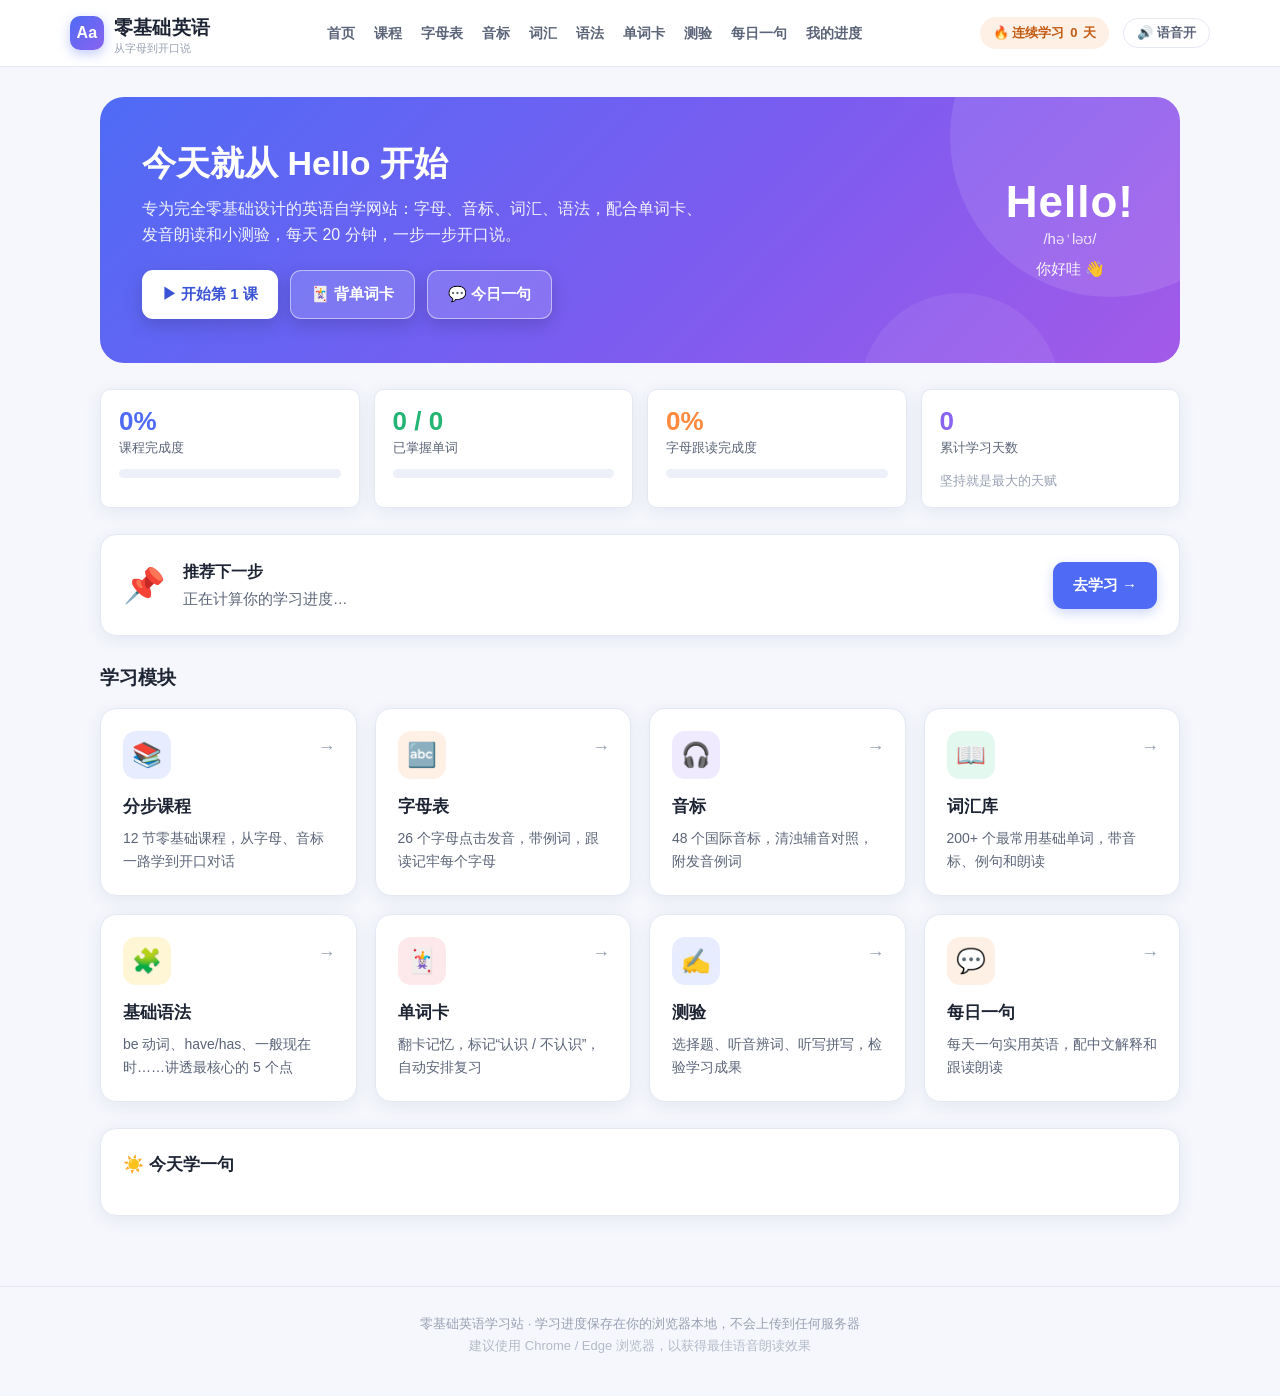
==== index.html @ 4a931edd "add index.html" ====
<!DOCTYPE html>
<html lang="zh-CN">
<head>
<meta charset="UTF-8">
<meta name="viewport" content="width=device-width, initial-scale=1.0">
<title>零基础英语 · 从字母到开口说</title>
<meta name="description" content="为零基础学习者打造的英语自学网站：字母、音标、词汇、语法、单词卡、发音朗读、小测验和每日一句。">
<link rel="icon" type="image/svg+xml" href="favicon.svg">
<link rel="stylesheet" href="css/style.css">
</head>
<body>

<header class="topbar">
  <div class="topbar-inner">
    <a class="logo" href="index.html">
      <span class="logo-badge">Aa</span>
      <span>零基础英语<small>从字母到开口说</small></span>
    </a>
    <nav class="nav">
      <a href="index.html">首页</a>
      <a href="pages/lessons.html">课程</a>
      <a href="pages/letters.html">字母表</a>
      <a href="pages/phonetics.html">音标</a>
      <a href="pages/vocabulary.html">词汇</a>
      <a href="pages/grammar.html">语法</a>
      <a href="pages/flashcards.html">单词卡</a>
      <a href="pages/quiz.html">测验</a>
      <a href="pages/daily.html">每日一句</a>
      <a href="pages/progress.html">我的进度</a>
    </nav>
    <span class="streak-pill">🔥 连续学习 <span>0</span> 天</span>
    <button class="speak-toggle">🔊 语音开</button>
  </div>
</header>

<main class="page">

  <!-- Hero -->
  <section class="hero">
    <h1>今天就从 Hello 开始</h1>
    <p>专为完全零基础设计的英语自学网站：字母、音标、词汇、语法，配合单词卡、发音朗读和小测验，每天 20 分钟，一步一步开口说。</p>
    <div class="hero-actions">
      <a class="btn" href="pages/lessons.html" id="startBtn">▶ 开始第 1 课</a>
      <a class="btn ghost" href="pages/flashcards.html">🃏 背单词卡</a>
      <a class="btn ghost" href="pages/daily.html">💬 今日一句</a>
    </div>
    <div class="hero-word">
      <span class="big" data-say="Hello! Welcome!" title="点击朗读">Hello!</span>
      <div class="ph">/həˈləʊ/</div>
      <div class="cn">你好哇 👋</div>
    </div>
  </section>

  <!-- 数据概览 -->
  <section class="stat-row" style="margin-bottom:26px">
    <div class="stat">
      <div class="num" id="stLesson" style="color:var(--c-primary)">0%</div>
      <div class="lbl">课程完成度</div>
      <div class="progress" style="margin-top:10px"><i id="barLesson"></i></div>
    </div>
    <div class="stat">
      <div class="num" id="stWord" style="color:var(--c-green)">0 / 0</div>
      <div class="lbl">已掌握单词</div>
      <div class="progress green" style="margin-top:10px"><i id="barWord"></i></div>
    </div>
    <div class="stat">
      <div class="num" id="stLetter" style="color:var(--c-accent)">0%</div>
      <div class="lbl">字母跟读完成度</div>
      <div class="progress orange" style="margin-top:10px"><i id="barLetter"></i></div>
    </div>
    <div class="stat">
      <div class="num" id="stDays" style="color:var(--c-purple)">0</div>
      <div class="lbl">累计学习天数</div>
      <div style="font-size:12.5px;color:var(--text-3);margin-top:12px">坚持就是最大的天赋</div>
    </div>
  </section>

  <!-- 推荐下一步 -->
  <section class="card" style="margin-bottom:26px;display:flex;align-items:center;gap:18px;flex-wrap:wrap">
    <div style="font-size:34px">📌</div>
    <div style="flex:1;min-width:220px">
      <div style="font-weight:700;font-size:16px;margin-bottom:2px">推荐下一步</div>
      <div id="nextTip" style="color:var(--text-2);font-size:14.5px">正在计算你的学习进度…</div>
    </div>
    <a class="btn" id="nextBtn" href="pages/lessons.html">去学习 →</a>
  </section>

  <!-- 模块 -->
  <h2 style="font-size:19px;margin:0 0 14px">学习模块</h2>
  <div class="grid grid-4" style="margin-bottom:26px">
    <a class="module-card" href="pages/lessons.html">
      <div class="module-icon" style="background:#e8ecff">📚</div>
      <h3>分步课程</h3>
      <p>12 节零基础课程，从字母、音标一路学到开口对话</p>
      <span class="go">→</span>
    </a>
    <a class="module-card" href="pages/letters.html">
      <div class="module-icon" style="background:#fff0e5">🔤</div>
      <h3>字母表</h3>
      <p>26 个字母点击发音，带例词，跟读记牢每个字母</p>
      <span class="go">→</span>
    </a>
    <a class="module-card" href="pages/phonetics.html">
      <div class="module-icon" style="background:#f0eaff">🎧</div>
      <h3>音标</h3>
      <p>48 个国际音标，清浊辅音对照，附发音例词</p>
      <span class="go">→</span>
    </a>
    <a class="module-card" href="pages/vocabulary.html">
      <div class="module-icon" style="background:#e3f8ee">📖</div>
      <h3>词汇库</h3>
      <p>200+ 个最常用基础单词，带音标、例句和朗读</p>
      <span class="go">→</span>
    </a>
    <a class="module-card" href="pages/grammar.html">
      <div class="module-icon" style="background:#fff6d6">🧩</div>
      <h3>基础语法</h3>
      <p>be 动词、have/has、一般现在时……讲透最核心的 5 个点</p>
      <span class="go">→</span>
    </a>
    <a class="module-card" href="pages/flashcards.html">
      <div class="module-icon" style="background:#fde9eb">🃏</div>
      <h3>单词卡</h3>
      <p>翻卡记忆，标记“认识 / 不认识”，自动安排复习</p>
      <span class="go">→</span>
    </a>
    <a class="module-card" href="pages/quiz.html">
      <div class="module-icon" style="background:#e8ecff">✍️</div>
      <h3>测验</h3>
      <p>选择题、听音辨词、听写拼写，检验学习成果</p>
      <span class="go">→</span>
    </a>
    <a class="module-card" href="pages/daily.html">
      <div class="module-icon" style="background:#fff0e5">💬</div>
      <h3>每日一句</h3>
      <p>每天一句实用英语，配中文解释和跟读朗读</p>
      <span class="go">→</span>
    </a>
  </div>

  <!-- 今日一句 -->
  <section class="card">
    <h3 class="card-title">☀️ 今天学一句</h3>
    <div id="dailyPreview"></div>
  </section>

</main>

<footer class="footer">
  零基础英语学习站 · 学习进度保存在你的浏览器本地，不会上传到任何服务器<br>
  <span style="opacity:.7">建议使用 Chrome / Edge 浏览器，以获得最佳语音朗读效果</span>
</footer>

<script src="data/lessons.js"></script>
<script src="data/quotes.js"></script>
<script src="data/vocab.js"></script>
<script src="data/alphabet.js"></script>
<script src="data/grammar.js"></script>
<script src="js/app.js"></script>
<script>
(function () {
  const A = window.App;

  // ---- 概览数字 ----
  const lp = A.lessonProgress();
  const wp = A.wordProgress();
  const letp = A.letterProgress();

  document.getElementById("stLesson").textContent = lp.pct + "%";
  document.getElementById("barLesson").style.width = lp.pct + "%";
  document.getElementById("stWord").textContent = wp.mastered + " / " + wp.total;
  document.getElementById("barWord").style.width = wp.pct + "%";
  document.getElementById("stLetter").textContent = letp.pct + "%";
  document.getElementById("barLetter").style.width = letp.pct + "%";
  document.getElementById("stDays").textContent = A.state.streak.totalDays || 0;

  // ---- 开始按钮：跳到第一个未完成课程 ----
  const firstUndone = (window.LESSONS || []).find(l => !(A.state.lessons[l.id] && A.state.lessons[l.id].done));
  if (firstUndone && lp.pct > 0) {
    document.getElementById("startBtn").textContent = "▶ 继续第 " + firstUndone.id + " 课";
    document.getElementById("startBtn").href = "pages/lesson.html?id=" + firstUndone.id;
  } else if (firstUndone) {
    document.getElementById("startBtn").href = "pages/lesson.html?id=" + firstUndone.id;
  } else if (lp.total > 0) {
    document.getElementById("startBtn").textContent = "🎉 全部课程已完成";
    document.getElementById("startBtn").href = "pages/quiz.html";
  }

  // ---- 推荐下一步 ----
  let tip = "", href = "pages/lessons.html", btnText = "去学习 →";
  if (letp.pct < 100 && lp.done === 0) {
    tip = "先花 3 分钟去「字母表」点一点 26 个字母，听听它们的读音吧。";
    href = "pages/letters.html"; btnText = "读字母 →";
  } else if (lp.done < lp.total) {
    tip = "你已学完 " + lp.done + " / " + lp.total + " 节课，接下来学习第 " + firstUndone.id + " 课「" + firstUndone.title + "」。";
    href = "pages/lesson.html?id=" + firstUndone.id; btnText = "继续学习 →";
  } else if (wp.mastered < wp.total) {
    tip = "课程都学完了！现在用「单词卡」逐个巩固单词，已掌握 " + wp.mastered + " / " + wp.total + " 个。";
    href = "pages/flashcards.html"; btnText = "背单词 →";
  } else {
    tip = "太厉害了，所有单词都掌握了！用「测验」保持手感，试试听写挑战吧。";
    href = "pages/quiz.html"; btnText = "去测验 →";
  }
  document.getElementById("nextTip").textContent = tip;
  document.getElementById("nextBtn").href = href;
  document.getElementById("nextBtn").textContent = btnText;

  // ---- 今日一句预览 ----
  const quotes = window.QUOTES || [];
  const q = quotes[A.dayIndex() % quotes.length] || quotes[0];
  if (q) {
    document.getElementById("dailyPreview").innerHTML =
      '<div class="example-box" style="margin:0">' +
        '<span class="en">' + A.esc(q.en) + '</span>' +
        '<span class="cn">' + A.esc(q.cn) + '</span>' +
        '<button class="btn ghost sm" data-say="' + A.esc(q.en) + '">🔊 朗读</button>' +
        '<a class="btn sm" href="pages/daily.html" style="margin-left:auto">查看详情 →</a>' +
      '</div>';
  }
})();
</script>
</body>
</html>
---- css/style.css ----
/* ============================================================
   零基础英语学习站 —— 全局样式
   ============================================================ */

:root {
  --c-primary: #4f6bf5;
  --c-primary-dark: #3a52d4;
  --c-primary-soft: #e8ecff;
  --c-accent: #ff8a3d;
  --c-accent-soft: #fff0e5;
  --c-green: #22b573;
  --c-green-soft: #e3f8ee;
  --c-red: #ef4b5a;
  --c-red-soft: #fde9eb;
  --c-yellow: #f5b800;
  --c-yellow-soft: #fff6d6;
  --c-purple: #8a63f0;

  --bg: #f5f7fc;
  --card: #ffffff;
  --text: #1d2433;
  --text-2: #5b6478;
  --text-3: #98a0b3;
  --line: #e4e8f2;

  --radius: 16px;
  --radius-sm: 10px;
  --shadow: 0 4px 18px rgba(38, 54, 110, 0.08);
  --shadow-hover: 0 10px 28px rgba(38, 54, 110, 0.14);

  --font-en: "Segoe UI", "Helvetica Neue", Arial, sans-serif;
  --font-cn: "PingFang SC", "Microsoft YaHei", "Segoe UI", sans-serif;
}

* { box-sizing: border-box; }

html, body {
  margin: 0;
  padding: 0;
}

body {
  font-family: var(--font-cn);
  background: var(--bg);
  color: var(--text);
  line-height: 1.65;
  -webkit-font-smoothing: antialiased;
}

a { color: var(--c-primary); text-decoration: none; }
a:hover { text-decoration: underline; }

img { max-width: 100%; }

button { font-family: inherit; cursor: pointer; }

/* ---------- 顶栏 ---------- */
.topbar {
  position: sticky;
  top: 0;
  z-index: 50;
  background: rgba(255, 255, 255, 0.92);
  backdrop-filter: blur(10px);
  border-bottom: 1px solid var(--line);
}

.topbar-inner {
  max-width: 1180px;
  margin: 0 auto;
  padding: 12px 20px;
  display: flex;
  align-items: center;
  gap: 14px;
}

.logo {
  display: flex;
  align-items: center;
  gap: 10px;
  font-weight: 800;
  font-size: 19px;
  color: var(--text);
  letter-spacing: 0.2px;
  white-space: nowrap;
}
.logo:hover { text-decoration: none; }
.logo-badge {
  width: 34px;
  height: 34px;
  border-radius: 10px;
  display: grid;
  place-items: center;
  background: linear-gradient(135deg, var(--c-primary), var(--c-purple));
  color: #fff;
  font-family: var(--font-en);
  font-weight: 800;
  font-size: 16px;
  box-shadow: 0 4px 12px rgba(79, 107, 245, 0.35);
  flex-shrink: 0;
}
.logo small {
  display: block;
  font-size: 11px;
  font-weight: 500;
  color: var(--text-3);
  line-height: 1;
  letter-spacing: 0;
}

.nav {
  display: flex;
  gap: 1px;
  flex: 1;
  flex-wrap: nowrap;
  justify-content: center;
}

.nav a {
  color: var(--text-2);
  font-size: 14px;
  font-weight: 600;
  padding: 7px 9px;
  border-radius: 9px;
  transition: 0.15s;
  text-decoration: none;
  white-space: nowrap;
}
.nav a:hover { background: var(--c-primary-soft); color: var(--c-primary-dark); }
.nav a.active { background: var(--c-primary); color: #fff; }

.streak-pill {
  display: inline-flex;
  align-items: center;
  gap: 6px;
  background: var(--c-accent-soft);
  color: #c25a13;
  border-radius: 999px;
  padding: 5px 13px;
  font-size: 13px;
  font-weight: 700;
  white-space: nowrap;
}

.speak-toggle {
  border: 1px solid var(--line);
  background: #fff;
  border-radius: 999px;
  padding: 5px 13px;
  font-size: 13px;
  font-weight: 600;
  color: var(--text-2);
  transition: 0.15s;
  white-space: nowrap;
}
.speak-toggle:hover { border-color: var(--c-primary); color: var(--c-primary); }

/* ---------- 页面容器 ---------- */
.page {
  max-width: 1120px;
  margin: 0 auto;
  padding: 30px 20px 70px;
}

.page-head { margin-bottom: 22px; }
.page-head h1 {
  margin: 0 0 6px;
  font-size: 28px;
  letter-spacing: 0.5px;
}
.page-head p { margin: 0; color: var(--text-2); font-size: 15px; }

.breadcrumb {
  font-size: 13px;
  color: var(--text-3);
  margin-bottom: 10px;
}

/* ---------- 通用卡片 ---------- */
.card {
  background: var(--card);
  border: 1px solid var(--line);
  border-radius: var(--radius);
  box-shadow: var(--shadow);
  padding: 22px;
}

.card-title {
  margin: 0 0 14px;
  font-size: 17px;
  display: flex;
  align-items: center;
  gap: 8px;
}

.grid { display: grid; gap: 18px; }
.grid-2 { grid-template-columns: repeat(2, 1fr); }
.grid-3 { grid-template-columns: repeat(3, 1fr); }
.grid-4 { grid-template-columns: repeat(4, 1fr); }

/* ---------- 按钮 ---------- */
.btn {
  display: inline-flex;
  align-items: center;
  justify-content: center;
  gap: 7px;
  border: none;
  border-radius: 11px;
  padding: 11px 20px;
  font-size: 15px;
  font-weight: 700;
  background: var(--c-primary);
  color: #fff;
  transition: 0.15s;
  box-shadow: 0 4px 12px rgba(79, 107, 245, 0.28);
  text-decoration: none;
}
.btn:hover { background: var(--c-primary-dark); text-decoration: none; transform: translateY(-1px); }
.btn:active { transform: translateY(0); }
.btn:disabled { opacity: 0.45; cursor: not-allowed; transform: none; box-shadow: none; }

.btn.ghost {
  background: #fff;
  color: var(--text-2);
  border: 1.5px solid var(--line);
  box-shadow: none;
}
.btn.ghost:hover { border-color: var(--c-primary); color: var(--c-primary); background: #fff; }

.btn.green { background: var(--c-green); box-shadow: 0 4px 12px rgba(34, 181, 115, 0.28); }
.btn.green:hover { background: #1a9a61; }
.btn.orange { background: var(--c-accent); box-shadow: 0 4px 12px rgba(255, 138, 61, 0.3); }
.btn.orange:hover { background: #ef7624; }
.btn.red { background: var(--c-red); box-shadow: 0 4px 12px rgba(239, 75, 90, 0.28); }
.btn.red:hover { background: #d93b4a; }

.btn.sm { padding: 7px 14px; font-size: 13.5px; border-radius: 9px; }
.btn.lg { padding: 14px 30px; font-size: 17px; border-radius: 13px; }

/* ---------- 标签 / 徽章 ---------- */
.badge {
  display: inline-flex;
  align-items: center;
  gap: 4px;
  padding: 2px 10px;
  border-radius: 999px;
  font-size: 12px;
  font-weight: 700;
  background: var(--c-primary-soft);
  color: var(--c-primary-dark);
  white-space: nowrap;
}
.badge.green { background: var(--c-green-soft); color: #14875a; }
.badge.orange { background: var(--c-accent-soft); color: #c25a13; }
.badge.gray { background: #eef0f6; color: var(--text-2); }
.badge.purple { background: #f0eaff; color: #6842d1; }

/* ---------- 首页 Hero ---------- */
.hero {
  background: linear-gradient(135deg, #4f6bf5 0%, #7b5cf0 55%, #a35ae8 100%);
  border-radius: 24px;
  color: #fff;
  padding: 44px 42px;
  position: relative;
  overflow: hidden;
  margin-bottom: 26px;
}
.hero::before,
.hero::after {
  content: "";
  position: absolute;
  border-radius: 50%;
  background: rgba(255, 255, 255, 0.1);
}
.hero::before { width: 320px; height: 320px; right: -90px; top: -120px; }
.hero::after { width: 200px; height: 200px; right: 120px; bottom: -130px; background: rgba(255, 255, 255, 0.07); }
.hero h1 {
  margin: 0 0 10px;
  font-size: 34px;
  line-height: 1.3;
  position: relative;
  z-index: 1;
}
.hero p {
  margin: 0 0 22px;
  font-size: 16px;
  opacity: 0.92;
  max-width: 560px;
  position: relative;
  z-index: 1;
}
.hero-actions { display: flex; gap: 12px; flex-wrap: wrap; position: relative; z-index: 1; }
.hero-actions .btn {
  background: #fff;
  color: var(--c-primary-dark);
  box-shadow: 0 6px 18px rgba(0, 0, 0, 0.16);
}
.hero-actions .btn:hover { background: #f3f5ff; }
.hero-actions .btn.ghost {
  background: rgba(255, 255, 255, 0.14);
  color: #fff;
  border: 1.5px solid rgba(255, 255, 255, 0.5);
}
.hero-actions .btn.ghost:hover { background: rgba(255, 255, 255, 0.24); }

.hero-word {
  position: absolute;
  right: 46px;
  top: 50%;
  transform: translateY(-50%);
  text-align: center;
  z-index: 1;
  cursor: pointer;
}
.hero-word .big {
  font-family: var(--font-en);
  font-size: 44px;
  font-weight: 800;
  letter-spacing: 1px;
  display: block;
  line-height: 1.1;
}
.hero-word .ph { font-size: 15px; opacity: 0.85; }
.hero-word .cn { font-size: 15px; margin-top: 6px; opacity: 0.95; }

/* ---------- 首页模块卡 ---------- */
.module-card {
  display: block;
  background: #fff;
  border: 1px solid var(--line);
  border-radius: var(--radius);
  padding: 22px;
  color: var(--text);
  text-decoration: none;
  transition: 0.18s;
  box-shadow: var(--shadow);
  position: relative;
  cursor: pointer;
}
.module-card:hover {
  text-decoration: none;
  transform: translateY(-3px);
  box-shadow: var(--shadow-hover);
  border-color: #cfd7f3;
}
.module-icon {
  width: 48px;
  height: 48px;
  border-radius: 13px;
  display: grid;
  place-items: center;
  font-size: 24px;
  margin-bottom: 14px;
  background: var(--c-primary-soft);
}
.module-card h3 { margin: 0 0 6px; font-size: 17px; }
.module-card p { margin: 0; color: var(--text-2); font-size: 14px; }
.module-card .go {
  position: absolute;
  right: 20px;
  top: 24px;
  color: var(--text-3);
  font-size: 18px;
  transition: 0.18s;
}
.module-card:hover .go { color: var(--c-primary); transform: translateX(3px); }

/* ---------- 测验模式卡（横向紧凑布局） ---------- */
.mode-card {
  display: flex;
  align-items: center;
  gap: 16px;
  padding: 18px 22px;
}
.mode-card .module-icon {
  margin-bottom: 0;
  width: 46px;
  height: 46px;
  flex-shrink: 0;
}
.mode-card h3 { margin: 0 0 2px; font-size: 16px; }
.mode-card p { margin: 0; font-size: 13.5px; color: var(--text-2); }
.mode-flag {
  position: absolute;
  right: 18px;
  top: 50%;
  transform: translateY(-50%);
}

/* ---------- 进度条 ---------- */
.progress {
  height: 9px;
  background: #edf0f8;
  border-radius: 999px;
  overflow: hidden;
}
.progress > i {
  display: block;
  height: 100%;
  width: 0;
  border-radius: 999px;
  background: linear-gradient(90deg, var(--c-primary), var(--c-purple));
  transition: width 0.5s ease;
}
.progress.green > i { background: linear-gradient(90deg, #2fd08a, var(--c-green)); }
.progress.orange > i { background: linear-gradient(90deg, #ffb06b, var(--c-accent)); }

.stat-row { display: grid; grid-template-columns: repeat(4, 1fr); gap: 14px; }
.stat {
  background: #fff;
  border: 1px solid var(--line);
  border-radius: var(--radius-sm);
  padding: 16px 18px;
  box-shadow: var(--shadow);
}
.stat .num {
  font-size: 26px;
  font-weight: 800;
  font-family: var(--font-en);
  line-height: 1.2;
}
.stat .lbl { font-size: 13px; color: var(--text-2); }

/* ---------- 课程页 ---------- */
.lesson-list { display: flex; flex-direction: column; gap: 12px; }

.lesson-item {
  display: flex;
  align-items: center;
  gap: 16px;
  background: #fff;
  border: 1px solid var(--line);
  border-radius: var(--radius);
  padding: 16px 20px;
  box-shadow: var(--shadow);
  transition: 0.15s;
  cursor: pointer;
}
.lesson-item:hover { border-color: #c8d1f5; transform: translateX(2px); }
.lesson-item.locked { opacity: 0.6; cursor: not-allowed; }
.lesson-item.locked:hover { transform: none; border-color: var(--line); }
.lesson-item.done { border-color: #bdebd3; }

.lesson-idx {
  width: 40px;
  height: 40px;
  border-radius: 12px;
  display: grid;
  place-items: center;
  background: var(--c-primary-soft);
  color: var(--c-primary-dark);
  font-weight: 800;
  font-family: var(--font-en);
  flex-shrink: 0;
}
.lesson-item.done .lesson-idx { background: var(--c-green-soft); color: var(--c-green); }
.lesson-item.locked .lesson-idx { background: #eef0f6; color: var(--text-3); }

.lesson-main { flex: 1; min-width: 0; }
.lesson-main h3 { margin: 0 0 2px; font-size: 16px; }
.lesson-main p { margin: 0; font-size: 13.5px; color: var(--text-2); }

/* ---------- 课程详情 ---------- */
.lesson-nav {
  display: flex;
  justify-content: space-between;
  align-items: center;
  gap: 10px;
  margin-top: 26px;
  padding-top: 20px;
  border-top: 1px dashed var(--line);
  flex-wrap: wrap;
}

.content-block + .content-block { margin-top: 18px; }
.content-block h2 {
  font-size: 18px;
  margin: 0 0 12px;
  display: flex;
  align-items: center;
  gap: 8px;
}
.content-block h2 .dot {
  width: 8px;
  height: 8px;
  border-radius: 50%;
  background: var(--c-primary);
  display: inline-block;
}
.content-block p { color: var(--text-2); margin: 0 0 10px; font-size: 15px; }
.content-block ul { margin: 0 0 10px; padding-left: 22px; color: var(--text-2); font-size: 15px; }
.content-block li { margin-bottom: 6px; }
.content-block strong { color: var(--text); }

.tip-box {
  background: var(--c-yellow-soft);
  border-left: 4px solid var(--c-yellow);
  border-radius: 8px;
  padding: 12px 16px;
  font-size: 14.5px;
  color: #7a5c00;
  margin: 12px 0;
}
.tip-box b { color: #5c4500; }

.example-box {
  background: var(--c-primary-soft);
  border-radius: var(--radius-sm);
  padding: 12px 16px;
  margin: 10px 0;
  display: flex;
  align-items: center;
  gap: 14px;
  flex-wrap: wrap;
}
.example-box .en {
  font-family: var(--font-en);
  font-size: 16.5px;
  font-weight: 600;
}
.example-box .cn { color: var(--text-2); font-size: 14px; }

/* ---------- 表格 ---------- */
.table-wrap { overflow-x: auto; }
table.data {
  width: 100%;
  border-collapse: collapse;
  font-size: 14.5px;
}
table.data th,
table.data td {
  padding: 10px 14px;
  border-bottom: 1px solid var(--line);
  text-align: left;
  vertical-align: top;
}
table.data th {
  background: #f7f9ff;
  color: var(--text-2);
  font-weight: 700;
  font-size: 13.5px;
  white-space: nowrap;
}
table.data tr:last-child td { border-bottom: none; }
table.data .en-cell { font-family: var(--font-en); font-weight: 600; }

/* ---------- 字母页 ---------- */
.letter-grid {
  display: grid;
  grid-template-columns: repeat(13, 1fr);
  gap: 10px;
}
.letter-cell {
  aspect-ratio: 1 / 1.15;
  border: 1px solid var(--line);
  border-radius: 12px;
  background: #fff;
  display: flex;
  flex-direction: column;
  align-items: center;
  justify-content: center;
  gap: 2px;
  transition: 0.15s;
  box-shadow: 0 2px 6px rgba(38, 54, 110, 0.05);
  padding: 4px;
}
.letter-cell:hover {
  border-color: var(--c-primary);
  transform: translateY(-2px);
  box-shadow: 0 6px 16px rgba(79, 107, 245, 0.18);
}
.letter-cell .u {
  font-family: var(--font-en);
  font-size: 26px;
  font-weight: 800;
  line-height: 1;
}
.letter-cell .l {
  font-family: var(--font-en);
  font-size: 15px;
  color: var(--text-2);
  line-height: 1;
}
.letter-cell .w {
  font-family: var(--font-en);
  font-size: 10.5px;
  color: var(--text-3);
  white-space: nowrap;
  overflow: hidden;
  max-width: 100%;
  text-overflow: ellipsis;
}
.letter-cell.done { background: var(--c-green-soft); border-color: #bdebd3; }

/* ---------- 音标页 ---------- */
.phonetic-group { margin-bottom: 26px; }
.phonetic-group h3 {
  font-size: 16px;
  margin: 0 0 12px;
  display: flex;
  align-items: center;
  gap: 10px;
}
.phonetic-list { display: flex; flex-direction: column; gap: 8px; }

.ph-item {
  display: flex;
  align-items: center;
  gap: 16px;
  background: #fff;
  border: 1px solid var(--line);
  border-radius: var(--radius-sm);
  padding: 12px 18px;
  transition: 0.15s;
  box-shadow: 0 2px 6px rgba(38, 54, 110, 0.05);
}
.ph-item:hover { border-color: #c8d1f5; }
.ph-symbol {
  font-family: var(--font-en);
  font-size: 26px;
  font-weight: 700;
  color: var(--c-primary);
  min-width: 64px;
}
.ph-desc { flex: 1; font-size: 14px; color: var(--text-2); min-width: 0; }
.ph-desc b { color: var(--text); }
.ph-words {
  display: flex;
  gap: 8px;
  flex-wrap: wrap;
}
.word-chip {
  border: 1px solid var(--line);
  background: #fbfcff;
  border-radius: 8px;
  padding: 5px 11px;
  font-size: 13.5px;
  font-family: var(--font-en);
  display: inline-flex;
  align-items: center;
  gap: 6px;
  color: var(--text);
  transition: 0.12s;
  cursor: pointer;
}
.word-chip:hover { border-color: var(--c-primary); background: var(--c-primary-soft); }

/* ---------- 词汇页 ---------- */
.toolbar {
  display: flex;
  gap: 10px;
  flex-wrap: wrap;
  align-items: center;
  margin-bottom: 18px;
}
.chip {
  border: 1.5px solid var(--line);
  background: #fff;
  border-radius: 999px;
  padding: 6px 15px;
  font-size: 13.5px;
  font-weight: 600;
  color: var(--text-2);
  transition: 0.15s;
  text-decoration: none;
  display: inline-flex;
  align-items: center;
  gap: 4px;
}
.chip:hover { border-color: var(--c-primary); color: var(--c-primary); text-decoration: none; }
.chip.active { background: var(--c-primary); border-color: var(--c-primary); color: #fff; }

.search-input {
  flex: 1;
  min-width: 180px;
  max-width: 300px;
  border: 1.5px solid var(--line);
  border-radius: 10px;
  padding: 8px 14px;
  font-size: 14px;
  font-family: inherit;
  outline: none;
  transition: 0.15s;
  background: #fff;
}
.search-input:focus { border-color: var(--c-primary); box-shadow: 0 0 0 3px var(--c-primary-soft); }

.word-table tr:hover td { background: #fafbff; }
.word-table .w { font-family: var(--font-en); font-size: 16px; font-weight: 700; }
.word-table .pos { font-size: 12px; color: var(--text-3); font-style: italic; margin-left: 4px; }
.word-table .ph { font-size: 13px; color: var(--text-3); font-family: var(--font-en); }

/* ---------- 单词卡 ---------- */
.flash-wrap {
  max-width: 560px;
  margin: 0 auto;
  perspective: 1400px;
}
.flash-card {
  position: relative;
  height: 300px;
  transform-style: preserve-3d;
  transition: transform 0.5s cubic-bezier(0.4, 0.2, 0.2, 1);
  cursor: pointer;
}
.flash-card.flipped { transform: rotateY(180deg); }
.flash-face {
  position: absolute;
  inset: 0;
  border-radius: 22px;
  backface-visibility: hidden;
  -webkit-backface-visibility: hidden;
  display: flex;
  flex-direction: column;
  align-items: center;
  justify-content: center;
  padding: 30px;
  text-align: center;
  background: #fff;
  border: 1px solid var(--line);
  box-shadow: var(--shadow-hover);
}
.flash-face.back {
  transform: rotateY(180deg);
  background: linear-gradient(160deg, #f7f8ff, #eef1ff);
}
.flash-word {
  font-family: var(--font-en);
  font-size: 52px;
  font-weight: 800;
  letter-spacing: 0.5px;
  line-height: 1.15;
  word-break: break-word;
}
.flash-phonetic {
  font-family: var(--font-en);
  font-size: 18px;
  color: var(--text-3);
  margin-top: 8px;
}
.flash-meaning {
  font-size: 30px;
  font-weight: 800;
  margin-bottom: 10px;
}
.flash-example {
  font-family: var(--font-en);
  font-size: 16px;
  color: var(--text);
  margin-top: 10px;
}
.flash-example-cn { font-size: 14px; color: var(--text-2); margin-top: 2px; }
.flash-hint {
  position: absolute;
  bottom: 18px;
  font-size: 12.5px;
  color: var(--text-3);
}
.speak-big {
  margin-top: 18px;
  width: 52px;
  height: 52px;
  border-radius: 50%;
  border: none;
  background: var(--c-primary-soft);
  color: var(--c-primary);
  font-size: 22px;
  display: grid;
  place-items: center;
  transition: 0.15s;
}
.speak-big:hover { background: var(--c-primary); color: #fff; transform: scale(1.06); }

.flash-controls {
  display: flex;
  gap: 12px;
  justify-content: center;
  margin-top: 22px;
  flex-wrap: wrap;
}
.flash-controls .btn { min-width: 120px; }

.flash-counter {
  text-align: center;
  font-family: var(--font-en);
  font-size: 15px;
  color: var(--text-2);
  margin-bottom: 14px;
  font-weight: 600;
}
.flash-counter b { color: var(--c-primary); font-size: 20px; }

/* ---------- 测验 ---------- */
.quiz-wrap { max-width: 680px; margin: 0 auto; }

.quiz-progress-row {
  display: flex;
  justify-content: space-between;
  font-size: 13.5px;
  color: var(--text-2);
  margin-bottom: 8px;
  font-weight: 600;
}

.quiz-question {
  font-size: 24px;
  font-weight: 700;
  margin: 6px 0 6px;
  line-height: 1.4;
  word-break: break-word;
}
.quiz-question.en { font-family: var(--font-en); font-size: 32px; }

.quiz-sub { color: var(--text-2); font-size: 14.5px; margin-bottom: 20px; }

.options { display: flex; flex-direction: column; gap: 11px; }
.option {
  display: flex;
  align-items: center;
  gap: 13px;
  border: 2px solid var(--line);
  background: #fff;
  border-radius: 13px;
  padding: 14px 18px;
  font-size: 16.5px;
  text-align: left;
  transition: 0.14s;
  color: var(--text);
  width: 100%;
}
.option .key {
  width: 28px;
  height: 28px;
  border-radius: 8px;
  background: #eef0f6;
  color: var(--text-2);
  display: grid;
  place-items: center;
  font-size: 13px;
  font-weight: 800;
  flex-shrink: 0;
  font-family: var(--font-en);
}
.option:hover:not(:disabled) { border-color: var(--c-primary); background: #fbfcff; }
.option:disabled { cursor: default; }
.option.correct { border-color: var(--c-green); background: var(--c-green-soft); }
.option.correct .key { background: var(--c-green); color: #fff; }
.option.wrong { border-color: var(--c-red); background: var(--c-red-soft); }
.option.wrong .key { background: var(--c-red); color: #fff; }
.option .en-opt { font-family: var(--font-en); }

.quiz-feedback {
  margin-top: 20px;
  border-radius: 12px;
  padding: 14px 18px;
  font-size: 15px;
  display: none;
}
.quiz-feedback.show { display: block; }
.quiz-feedback.ok { background: var(--c-green-soft); color: #12714c; }
.quiz-feedback.no { background: var(--c-red-soft); color: #a82633; }
.quiz-feedback b { font-size: 16px; }

.quiz-footer {
  display: flex;
  justify-content: flex-end;
  margin-top: 20px;
}

/* 结果页 */
.result-card { text-align: center; padding: 40px 24px; }
.result-ring {
  width: 150px;
  height: 150px;
  margin: 0 auto 18px;
  border-radius: 50%;
  display: grid;
  place-items: center;
  background: conic-gradient(var(--c-primary) var(--pct, 0%), #edf0f8 0);
  position: relative;
}
.result-ring::after {
  content: "";
  position: absolute;
  inset: 12px;
  background: #fff;
  border-radius: 50%;
}
.result-ring span {
  position: relative;
  z-index: 1;
  font-family: var(--font-en);
  font-size: 34px;
  font-weight: 800;
}
.result-card h2 { margin: 0 0 6px; font-size: 24px; }
.result-card p { color: var(--text-2); margin: 0 0 22px; }
.result-actions { display: flex; gap: 12px; justify-content: center; flex-wrap: wrap; }

/* 听写输入 */
.dictation-input {
  width: 100%;
  border: 2px solid var(--line);
  border-radius: 13px;
  padding: 14px 18px;
  font-size: 22px;
  font-family: var(--font-en);
  outline: none;
  transition: 0.15s;
  text-align: center;
  letter-spacing: 1px;
}
.dictation-input:focus { border-color: var(--c-primary); box-shadow: 0 0 0 4px var(--c-primary-soft); }
.dictation-input.ok { border-color: var(--c-green); background: var(--c-green-soft); }
.dictation-input.no { border-color: var(--c-red); background: var(--c-red-soft); }

/* ---------- 每日一句 ---------- */
.quote-card {
  background: linear-gradient(140deg, #1e2547, #2f3a6e);
  color: #fff;
  border-radius: 22px;
  padding: 38px 40px;
  position: relative;
  overflow: hidden;
  box-shadow: var(--shadow-hover);
}
.quote-card::before {
  content: "\201C";
  position: absolute;
  font-family: Georgia, serif;
  font-size: 200px;
  line-height: 1;
  right: 30px;
  top: -20px;
  color: rgba(255, 255, 255, 0.07);
}
.quote-date { font-size: 13px; opacity: 0.75; letter-spacing: 1px; margin-bottom: 14px; }
.quote-en {
  font-family: var(--font-en);
  font-size: 30px;
  font-weight: 700;
  line-height: 1.4;
  margin-bottom: 12px;
  position: relative;
  z-index: 1;
}
.quote-cn { font-size: 17px; opacity: 0.88; margin-bottom: 6px; }
.quote-words {
  margin-top: 20px;
  display: flex;
  gap: 9px;
  flex-wrap: wrap;
  position: relative;
  z-index: 1;
}
.quote-words .word-chip { background: rgba(255, 255, 255, 0.12); border-color: rgba(255, 255, 255, 0.2); color: #fff; }
.quote-words .word-chip:hover { background: rgba(255, 255, 255, 0.25); }
.quote-actions { margin-top: 24px; display: flex; gap: 12px; flex-wrap: wrap; position: relative; z-index: 1; }
.quote-actions .btn { background: rgba(255, 255, 255, 0.16); box-shadow: none; }
.quote-actions .btn:hover { background: rgba(255, 255, 255, 0.3); }

.quote-list-item {
  display: flex;
  gap: 16px;
  align-items: flex-start;
  padding: 16px 0;
  border-bottom: 1px dashed var(--line);
}
.quote-list-item:last-child { border-bottom: none; }
.quote-num {
  font-family: var(--font-en);
  font-weight: 800;
  color: var(--text-3);
  font-size: 14px;
  padding-top: 3px;
  min-width: 28px;
}
.quote-list-item .en { font-family: var(--font-en); font-weight: 600; font-size: 16px; }
.quote-list-item .cn { font-size: 14px; color: var(--text-2); }

/* ---------- 进度页 ---------- */
.heatmap {
  display: grid;
  grid-template-columns: repeat(7, 1fr);
  gap: 6px;
  max-width: 340px;
}
.hm-cell {
  aspect-ratio: 1;
  border-radius: 5px;
  background: #edf0f8;
}
.hm-cell.l1 { background: #c9d3fb; }
.hm-cell.l2 { background: #8fa1f6; }
.hm-cell.l3 { background: #4f6bf5; }
.hm-cell.l4 { background: #2c3fbf; }

.legend-row { display: flex; align-items: center; gap: 8px; font-size: 12px; color: var(--text-3); margin-top: 12px; }
.legend-row .hm-cell { width: 14px; height: 14px; aspect-ratio: auto; }

/* ---------- Toast ---------- */
.toast {
  position: fixed;
  left: 50%;
  bottom: 36px;
  transform: translate(-50%, 20px);
  background: #1d2433;
  color: #fff;
  padding: 11px 22px;
  border-radius: 999px;
  font-size: 14.5px;
  font-weight: 600;
  opacity: 0;
  pointer-events: none;
  transition: 0.25s;
  z-index: 999;
  box-shadow: 0 8px 24px rgba(0, 0, 0, 0.22);
  white-space: nowrap;
  max-width: 90vw;
  overflow: hidden;
  text-overflow: ellipsis;
}
.toast.show { opacity: 1; transform: translate(-50%, 0); }

/* ---------- 空状态 ---------- */
.empty {
  text-align: center;
  padding: 50px 20px;
  color: var(--text-3);
}
.empty .ico { font-size: 44px; margin-bottom: 10px; }

/* ---------- 页脚 ---------- */
.footer {
  border-top: 1px solid var(--line);
  padding: 26px 20px 40px;
  text-align: center;
  font-size: 13px;
  color: var(--text-3);
}
.footer a { color: var(--text-2); }

/* ---------- 响应式 ---------- */
@media (max-width: 1080px) {
  .logo small { display: none; }
  .nav a { font-size: 13.5px; padding: 7px 7px; }
}

@media (max-width: 900px) {
  .grid-4 { grid-template-columns: repeat(2, 1fr); }
  .grid-3 { grid-template-columns: repeat(2, 1fr); }
  .stat-row { grid-template-columns: repeat(2, 1fr); }
  .hero-word { display: none; }
  .letter-grid { grid-template-columns: repeat(9, 1fr); }
  .ph-item { flex-wrap: wrap; }
  .streak-pill { display: none; }
}

@media (max-width: 640px) {
  .topbar-inner { flex-wrap: wrap; gap: 8px; padding: 10px 14px; }
  .logo { font-size: 17px; }
  .speak-toggle { margin-left: auto; }
  .nav {
    order: 3;
    width: 100%;
    overflow-x: auto;
    flex-wrap: nowrap;
    justify-content: flex-start;
    gap: 2px;
    padding-bottom: 2px;
    scrollbar-width: none;
  }
  .nav::-webkit-scrollbar { display: none; }
  .nav a { font-size: 13.5px; padding: 6px 11px; }
  .page { padding: 20px 14px 60px; }
  .page-head h1 { font-size: 22px; }
  .mode-card { padding: 14px 16px; gap: 12px; }
  .mode-card .module-icon { width: 40px; height: 40px; font-size: 20px; }
  .mode-card h3 { font-size: 15px; }
  .mode-flag { position: static; transform: none; margin-left: auto; }
  .hero { padding: 30px 22px; border-radius: 18px; }
  .hero h1 { font-size: 24px; }
  .hero p { font-size: 14.5px; }
  .grid-2, .grid-3, .grid-4 { grid-template-columns: 1fr; }
  .letter-grid { grid-template-columns: repeat(5, 1fr); }
  .flash-word { font-size: 38px; }
  .flash-card { height: 260px; }
  .flash-meaning { font-size: 24px; }
  .quiz-question.en { font-size: 26px; }
  .quote-en { font-size: 22px; }
  .quote-card { padding: 26px 22px; }
  .quote-card::before { font-size: 130px; right: 10px; }
  .card { padding: 17px; }
  .lesson-item { padding: 13px 14px; gap: 12px; }
  .lesson-item > div:last-child .badge { font-size: 11px; }
}
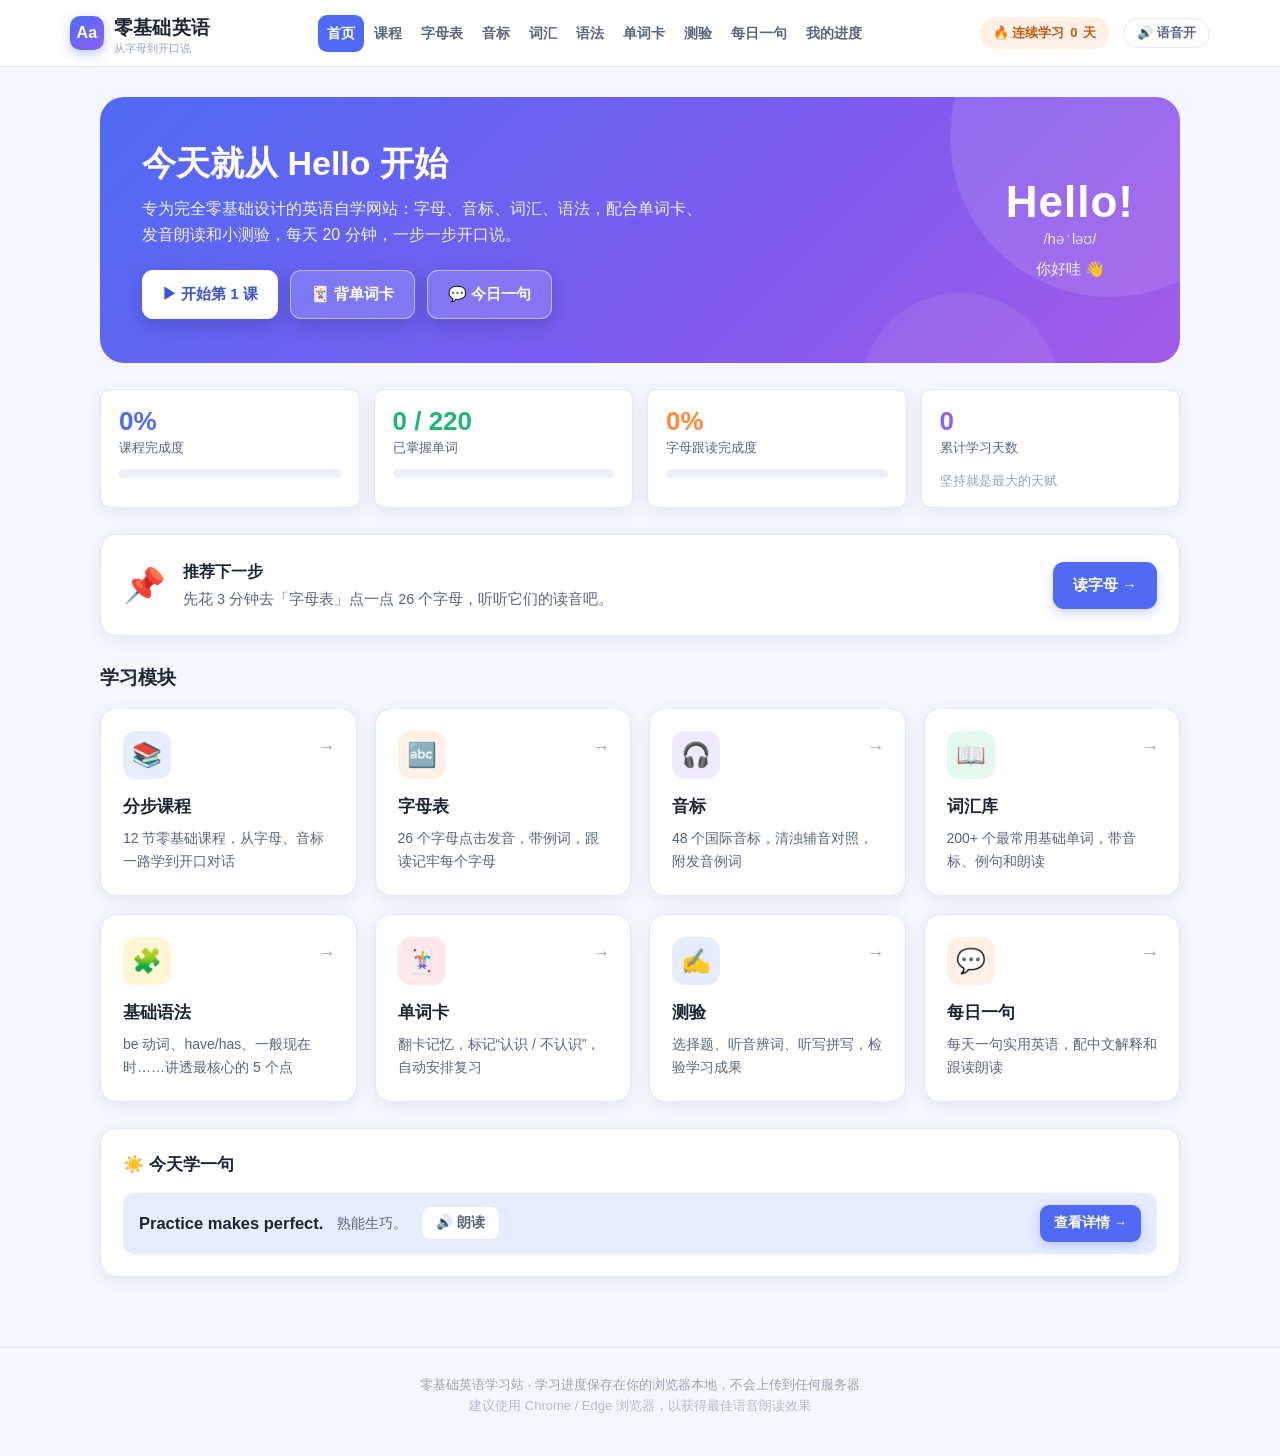
==== commit 853bdcdc: "add index.html" ====
--- a/index.html
+++ b/index.html
@@ -5,7 +5,7 @@
 <meta name="viewport" content="width=device-width, initial-scale=1.0">
 <title>零基础英语 · 从字母到开口说</title>
 <meta name="description" content="为零基础学习者打造的英语自学网站：字母、音标、词汇、语法、单词卡、发音朗读、小测验和每日一句。">
-<link rel="icon" type="image/svg+xml" href="favicon.svg">
+<link rel="icon" type="image/svg+xml" href="favicon.svg">
 <link rel="stylesheet" href="css/style.css">
 </head>
 <body>
@@ -44,8 +44,8 @@
       <a class="btn ghost" href="pages/flashcards.html">🃏 背单词卡</a>
       <a class="btn ghost" href="pages/daily.html">💬 今日一句</a>
     </div>
-    <div class="hero-word">
-      <span class="big" data-say="Hello! Welcome!" title="点击朗读">Hello!</span>
+    <div class="hero-word" data-say="Hello! Welcome!" title="点击朗读">
+      <span class="big">Hello!</span>
       <div class="ph">/həˈləʊ/</div>
       <div class="cn">你好哇 👋</div>
     </div>
